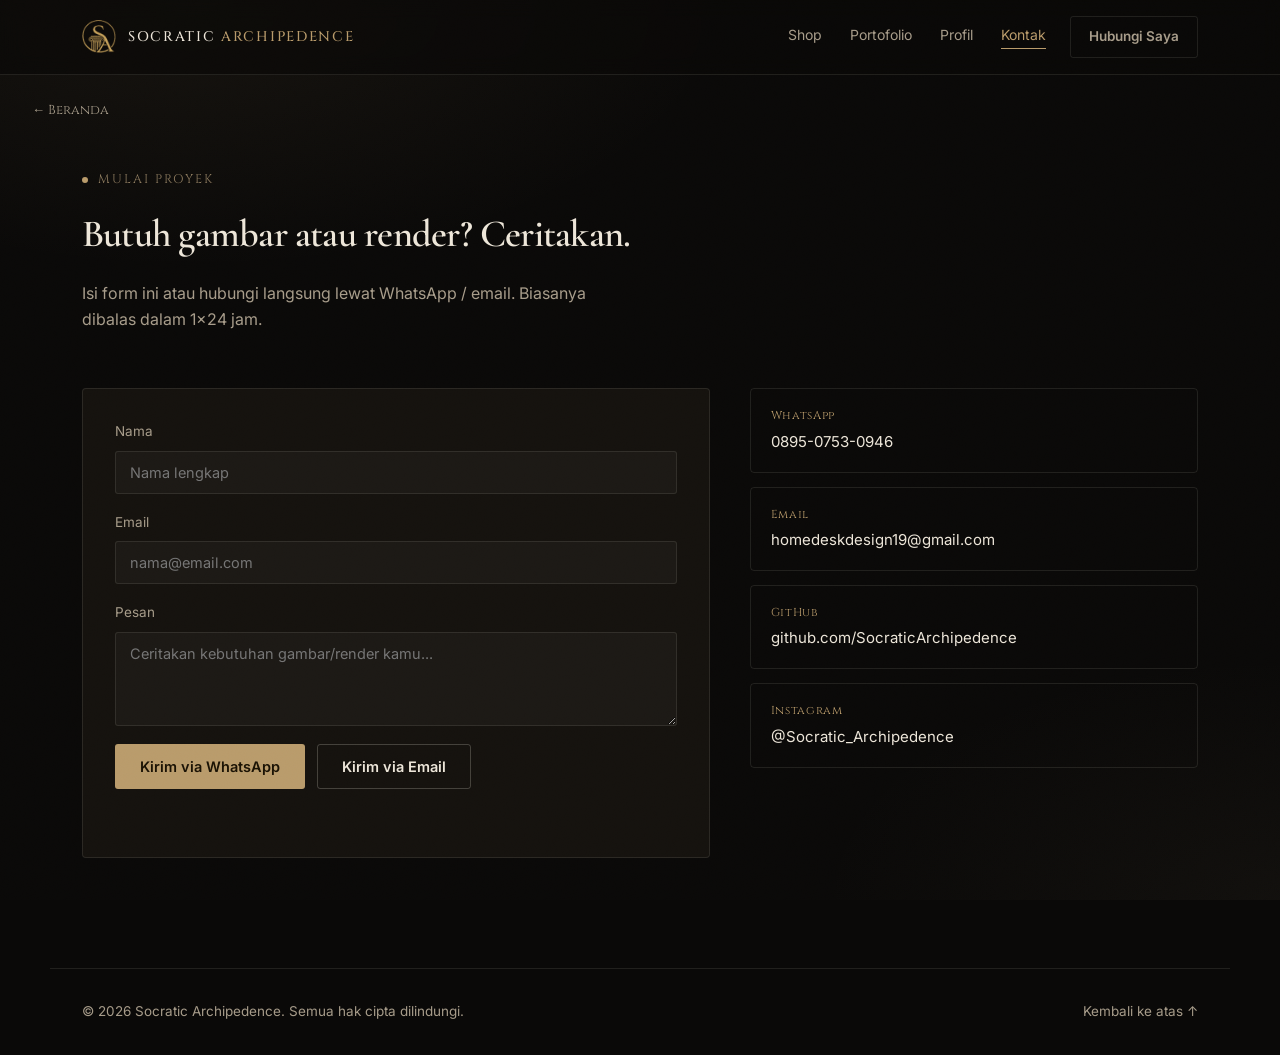
==== kontak.html @ 3bfecf60 "update tampilan dan ganti nama Socratic Archipedence" ====
<!DOCTYPE html>
<html lang="id">
<head>
<meta charset="UTF-8">
<meta name="viewport" content="width=device-width, initial-scale=1.0">
<title>Kontak — SOCRATIC ARCHIPEDENCE</title>
<meta name="description" content="Hubungi Socratic Archipedence lewat WhatsApp, email, atau form untuk pesan gambar, render, atau software CAD.">
<link rel="preconnect" href="https://fonts.googleapis.com">
<link rel="preconnect" href="https://fonts.gstatic.com" crossorigin>
<link href="https://fonts.googleapis.com/css2?family=Cinzel:wght@400;500;600&family=Cormorant+Garamond:ital,wght@0,500;0,600;0,700;1,500;1,600&family=Inter:wght@400;500;600&display=swap" rel="stylesheet">
<link rel="stylesheet" href="css/style.css">
</head>
<body id="top">

<div class="grain"></div>

<header class="nav" id="nav">
  <div class="nav-inner">
    <a href="index.html" class="brand">
      <img src="assets/logo-icon.png" alt="" class="brand-icon">
      <span class="brand-name">SOCRATIC <em>ARCHIPEDENCE</em></span>
    </a>
    <nav class="nav-links" id="navLinks">
      <a href="shop.html">Shop</a>
      <a href="portofolio.html">Portofolio</a>
      <a href="profil.html">Profil</a>
      <a href="kontak.html" class="active">Kontak</a>
    </nav>
    <a href="kontak.html" class="btn btn-ghost nav-cta">Hubungi Saya</a>
    <button class="nav-toggle" id="navToggle" aria-label="Buka menu" aria-expanded="false">
      <span></span><span></span><span></span>
    </button>
  </div>
</header>

<main>
  <a href="index.html" class="page-back">← Beranda</a>

  <!-- KONTAK -->
  <section class="section" id="kontak">
    <div class="section-head">
      <p class="eyebrow">MULAI PROYEK</p>
      <h2>Butuh gambar atau render? Ceritakan.</h2>
      <p class="section-desc">Isi form ini atau hubungi langsung lewat WhatsApp / email. Biasanya dibalas dalam 1x24 jam.</p>
    </div>

    <div class="contact-grid">
      <form class="contact-form reveal-up" id="contactForm">
        <label>
          <span>Nama</span>
          <input type="text" name="name" placeholder="Nama lengkap" required>
        </label>
        <label>
          <span>Email</span>
          <input type="email" name="email" placeholder="nama@email.com" required>
        </label>
        <label>
          <span>Pesan</span>
          <textarea name="message" rows="4" placeholder="Ceritakan kebutuhan gambar/render kamu..." required></textarea>
        </label>
        <div class="form-actions">
          <button type="button" class="btn btn-primary" id="sendWhatsapp">Kirim via WhatsApp</button>
          <button type="button" class="btn btn-outline" id="sendEmail">Kirim via Email</button>
        </div>
        <p class="form-note" id="formNote"></p>
      </form>

      <div class="contact-side reveal-up delay-1">
        <a href="https://wa.me/6289507530946" class="contact-link" target="_blank" rel="noopener">
          <span class="contact-label">WhatsApp</span>
          <span class="contact-value">0895-0753-0946</span>
        </a>
        <a href="mailto:homedeskdesign19@gmail.com" class="contact-link">
          <span class="contact-label">Email</span>
          <span class="contact-value">homedeskdesign19@gmail.com</span>
        </a>
        <a href="https://github.com/SocraticArchipedence" class="contact-link" target="_blank" rel="noopener">
          <span class="contact-label">GitHub</span>
          <span class="contact-value">github.com/SocraticArchipedence</span>
        </a>
        <a href="https://instagram.com/Socratic_Archipedence" class="contact-link" target="_blank" rel="noopener">
          <span class="contact-label">Instagram</span>
          <span class="contact-value">@Socratic_Archipedence</span>
        </a>
      </div>
    </div>
  </section>
</main>

<footer class="footer">
  <p>&copy; 2026 Socratic Archipedence. Semua hak cipta dilindungi.</p>
  <a href="#top" class="back-top">Kembali ke atas ↑</a>
</footer>

<script src="js/script.js"></script>
</body>
</html>
---- css/style.css ----
/* ===================================================================
   SOCRATIC ARCHIPEDENCE — Classical Independent Design Theme
   =================================================================== */

:root {
  --bg: #0A0908;
  --bg-panel: #15120E;
  --bg-panel-alt: #1D1813;
  --grid-line: rgba(198, 161, 91, 0.05);
  --accent: #B99B6B;
  --accent-soft: rgba(185, 155, 107, 0.14);
  --blue: #8C7A5E;
  --text: #EDE6D9;
  --text-muted: #A79C8A;
  --border: rgba(237, 230, 217, 0.10);
  --border-strong: rgba(237, 230, 217, 0.22);

  --font-display: "Cormorant Garamond", serif;
  --font-body: "Inter", sans-serif;
  --font-mono: "Cinzel", serif;

  --ease: cubic-bezier(0.16, 1, 0.3, 1);
}

* { box-sizing: border-box; }

/* Transisi morph antar halaman (progressive enhancement — browser modern saja) */
@view-transition {
  navigation: auto;
}
::view-transition-old(root),
::view-transition-new(root) {
  animation-duration: 0.55s;
  animation-timing-function: cubic-bezier(0.16, 1, 0.3, 1);
}

html { scroll-behavior: smooth; }

/* custom scrollbar */
::-webkit-scrollbar { width: 10px; }
::-webkit-scrollbar-track { background: var(--bg); }
::-webkit-scrollbar-thumb { background: var(--bg-panel-alt); border-radius: 5px; border: 2px solid var(--bg); }
::-webkit-scrollbar-thumb:hover { background: var(--accent); }
html { scrollbar-color: var(--bg-panel-alt) var(--bg); scrollbar-width: thin; }

body {
  margin: 0;
  background:
    radial-gradient(ellipse 70% 50% at 15% 0%, rgba(185,155,107,0.07), transparent 60%),
    radial-gradient(ellipse 60% 45% at 100% 100%, rgba(140,122,94,0.06), transparent 60%),
    var(--bg);
  background-attachment: fixed;
  color: var(--text);
  font-family: var(--font-body);
  line-height: 1.6;
  -webkit-font-smoothing: antialiased;
}

a { color: inherit; text-decoration: none; }
ul { list-style: none; margin: 0; padding: 0; }
h1, h2, h3 { font-family: var(--font-display); margin: 0; letter-spacing: -0.02em; }
p { margin: 0; }

/* subtle film grain overlay for texture */
.grain {
  position: fixed;
  inset: 0;
  pointer-events: none;
  z-index: 999;
  opacity: 0.035;
  mix-blend-mode: overlay;
  background-image: url("data:image/svg+xml,%3Csvg xmlns='http://www.w3.org/2000/svg' width='120' height='120'%3E%3Cfilter id='n'%3E%3CfeTurbulence type='fractalNoise' baseFrequency='0.9' numOctaves='2' stitchTiles='stitch'/%3E%3C/filter%3E%3Crect width='100%25' height='100%25' filter='url(%23n)'/%3E%3C/svg%3E");
}

/* ---------------- NAV ---------------- */
.nav {
  position: fixed;
  top: 0; left: 0; right: 0;
  z-index: 100;
  background: rgba(10, 9, 8, 0.72);
  backdrop-filter: blur(10px);
  border-bottom: 1px solid var(--border);
  transition: border-color 0.3s var(--ease);
  view-transition-name: site-nav;
}
.nav-inner {
  max-width: 1180px;
  margin: 0 auto;
  padding: 16px 32px;
  display: flex;
  align-items: center;
  gap: 24px;
}
.brand { display: flex; align-items: center; gap: 12px; margin-right: auto; }
.brand-icon { width: 34px; height: 34px; object-fit: contain; }
.brand-name {
  font-family: var(--font-mono);
  font-weight: 500;
  letter-spacing: 0.12em;
  font-size: 14px;
  color: var(--text);
}
.brand-name em { font-style: normal; color: var(--accent); }
.nav-links { display: flex; gap: 28px; }
.nav-links a {
  font-size: 14px;
  color: var(--text-muted);
  transition: color 0.2s var(--ease);
  position: relative;
  padding-bottom: 3px;
}
.nav-links a::after {
  content: "";
  position: absolute;
  left: 0; bottom: 0;
  width: 0;
  height: 1px;
  background: var(--accent);
  transition: width 0.3s var(--ease);
}
.nav-links a:hover::after,
.nav-links a.active::after { width: 100%; }
.nav-links a:hover { color: var(--text); }
.nav-links a.active { color: var(--accent); }
.nav-cta { font-size: 13px; padding: 9px 16px; }
.nav-toggle {
  display: none;
  flex-direction: column;
  gap: 5px;
  background: none;
  border: none;
  cursor: pointer;
  padding: 6px;
}
.nav-toggle span { width: 20px; height: 2px; background: var(--text); border-radius: 2px; }

/* ---------------- BUTTONS ---------------- */
.btn {
  display: inline-flex;
  align-items: center;
  justify-content: center;
  font-family: var(--font-body);
  font-weight: 600;
  font-size: 14.5px;
  padding: 13px 24px;
  border-radius: 3px;
  border: 1px solid transparent;
  cursor: pointer;
  background: transparent;
  appearance: none;
  transition: transform 0.2s var(--ease), background 0.2s var(--ease), border-color 0.2s var(--ease), color 0.2s var(--ease);
  white-space: nowrap;
}
.btn:hover { transform: translateY(-2px); }
.btn-primary {
  background: var(--accent);
  color: #1A1204;
  position: relative;
  overflow: hidden;
}
.btn-primary::before {
  content: "";
  position: absolute;
  top: 0; left: -60%;
  width: 40%; height: 100%;
  background: linear-gradient(120deg, transparent, rgba(255,255,255,0.55), transparent);
  transform: skewX(-20deg);
  transition: left 0.6s var(--ease);
}
.btn-primary:hover::before { left: 130%; }
.btn-primary:hover { background: #CDB488; }
.btn-outline { border-color: var(--border-strong); color: var(--text); }
.btn-outline:hover { border-color: var(--accent); color: var(--accent); }
.btn-ghost { border-color: var(--border); color: var(--text-muted); padding: 9px 18px; font-size: 13.5px; }
.btn-ghost:hover { color: var(--accent); border-color: var(--accent); }
.btn-small { padding: 9px 16px; font-size: 13px; margin-top: 4px; }

/* ---------------- HERO ---------------- */
.hero {
  position: relative;
  min-height: 92vh;
  display: flex;
  align-items: center;
  overflow: hidden;
  padding: 140px 32px 80px;
}
.blueprint-grid {
  position: absolute;
  inset: 0;
  background-image:
    linear-gradient(var(--grid-line) 1px, transparent 1px),
    linear-gradient(90deg, var(--grid-line) 1px, transparent 1px);
  background-size: 42px 42px;
  mask-image: radial-gradient(ellipse 80% 70% at 50% 30%, black 40%, transparent 90%);
}
.corner {
  position: absolute;
  width: 26px; height: 26px;
  border: 1.5px solid var(--accent);
  opacity: 0.55;
  z-index: 3;
}
.corner-tl { top: 28px; left: 28px; border-right: none; border-bottom: none; }
.corner-tr { top: 28px; right: 28px; border-left: none; border-bottom: none; }
.corner-bl { bottom: 28px; left: 28px; border-right: none; border-top: none; }
.corner-br { bottom: 28px; right: 28px; border-left: none; border-top: none; }

.hero-inner { position: relative; z-index: 2; max-width: 780px; margin: 0 auto; text-align: center; }

/* hero dengan foto background */
.hero-photo-bg {
  position: absolute;
  inset: 0;
  background-size: cover;
  background-position: center 30%;
  transform: scale(1.06);
  animation: heroKenBurns 22s ease-in-out infinite alternate;
}
@keyframes heroKenBurns {
  from { transform: scale(1.06) translate(0, 0); }
  to { transform: scale(1.13) translate(-1%, -1%); }
}
.hero-photo-overlay {
  position: absolute;
  inset: 0;
  background:
    linear-gradient(180deg, rgba(10,9,8,0.55) 0%, rgba(10,9,8,0.72) 55%, var(--bg) 100%),
    radial-gradient(ellipse 70% 60% at 50% 25%, rgba(10,9,8,0.15), rgba(10,9,8,0.75) 80%);
}
.hero-inner-photo { max-width: 640px; }

.hero-quote {
  margin: 22px 0 20px;
  font-family: var(--font-display);
  font-style: italic;
  font-weight: 500;
  font-size: clamp(1.6rem, 4vw, 2.5rem);
  line-height: 1.3;
  color: var(--text);
}

.hero-title-sm {
  font-family: var(--font-mono);
  font-weight: 500;
  letter-spacing: 0.18em;
  font-size: clamp(1rem, 2vw, 1.3rem);
  color: var(--text-muted);
  margin-bottom: 22px;
}
.hero-title-sm em { font-style: normal; color: var(--accent); }

/* floating decorative icons */
.float-icon {
  position: absolute;
  width: 40px; height: 40px;
  opacity: 0.35;
  z-index: 1;
  animation: floatDrift 7s ease-in-out infinite;
}
.float-1 { top: 18%; left: 8%; animation-delay: 0s; }
.float-2 { bottom: 14%; left: 12%; width: 50px; height: 50px; animation-delay: 1.2s; }
.float-3 { top: 22%; right: 9%; animation-delay: 2.4s; }
@keyframes floatDrift {
  0%, 100% { transform: translateY(0) rotate(0deg); }
  50% { transform: translateY(-16px) rotate(4deg); }
}

.title-block {
  font-family: var(--font-mono);
  font-size: 12.5px;
  letter-spacing: 0.12em;
  color: var(--accent);
  border: 1px solid var(--border-strong);
  display: inline-block;
  padding: 6px 14px;
  border-radius: 2px;
  margin-bottom: 28px;
}

.hero-sub {
  margin: 26px auto 0;
  max-width: 560px;
  color: var(--text-muted);
  font-size: 16.5px;
}
.hero-actions { margin-top: 36px; display: flex; gap: 14px; justify-content: center; flex-wrap: wrap; }

/* hero cursor glow */
.hero-glow {
  position: absolute;
  inset: 0;
  pointer-events: none;
  z-index: 1;
  background: radial-gradient(320px circle at var(--mx, 50%) var(--my, 30%), var(--accent-soft), transparent 70%);
  opacity: 0.7;
  transition: opacity 0.3s var(--ease);
}

.reveal-fade { opacity: 0; animation: fadeUp 0.8s var(--ease) forwards; animation-delay: 0.55s; }
.reveal-fade.delay-1 { animation-delay: 0.68s; }
.reveal-fade.delay-2 { animation-delay: 0.8s; }
@keyframes fadeUp {
  from { opacity: 0; transform: translateY(14px); }
  to { opacity: 1; transform: translateY(0); }
}

/* ---------------- MARQUEE TICKER ---------------- */
.marquee {
  position: relative;
  overflow: hidden;
  border-top: 1px solid var(--border);
  border-bottom: 1px solid var(--border);
  background: var(--bg-panel);
  padding: 16px 0;
}
.marquee-track {
  display: flex;
  width: max-content;
  gap: 20px;
  animation: marqueeScroll 26s linear infinite;
}
.marquee-track span {
  font-family: var(--font-mono);
  font-size: 13px;
  letter-spacing: 0.12em;
  color: var(--text-muted);
  white-space: nowrap;
}
.marquee-track .dot { color: var(--accent); }
@keyframes marqueeScroll {
  from { transform: translateX(0); }
  to { transform: translateX(-50%); }
}

/* ---------------- SECTIONS ---------------- */
.section {
  max-width: 1180px;
  margin: 0 auto;
  padding: 110px 32px;
  scroll-margin-top: 84px;
}
.section-alt {
  background: rgba(255,255,255,0.015);
  max-width: none;
  clip-path: polygon(0 0, 100% 28px, 100% 100%, 0 calc(100% - 28px));
  padding-top: 138px;
  padding-bottom: 138px;
}
.section-alt > * { max-width: 1180px; margin-left: auto; margin-right: auto; }

.section-head { max-width: 640px; margin-bottom: 56px; }
.eyebrow {
  font-family: var(--font-mono);
  font-size: 12.5px;
  color: var(--blue);
  letter-spacing: 0.16em;
  margin-bottom: 14px;
  display: flex;
  align-items: center;
  gap: 10px;
}
.eyebrow::before {
  content: "";
  width: 6px;
  height: 6px;
  border-radius: 50%;
  background: var(--accent);
  flex-shrink: 0;
}
.section-head h2, .about-text h2 {
  font-size: clamp(1.7rem, 3.4vw, 2.4rem);
  font-weight: 600;
  margin-bottom: 16px;
}
.section-desc { color: var(--text-muted); font-size: 16px; max-width: 520px; }

/* ---------------- PAGE BACK LINK (halaman interior) ---------------- */
.page-back {
  display: inline-flex;
  align-items: center;
  gap: 6px;
  font-family: var(--font-mono);
  font-size: 13px;
  color: var(--text-muted);
  margin: 100px 32px 0;
  transition: color 0.2s var(--ease);
}
.page-back:hover { color: var(--accent); }
.page-back + .section { padding-top: 48px; }
.page-back + .section.section-alt { padding-top: 76px; }

/* ---------------- THE ECOSYSTEM (list elegan, halaman index/cover) ---------------- */
.eco-list {
  display: flex;
  flex-direction: column;
}
.eco-row {
  position: relative;
  display: flex;
  align-items: center;
  gap: 28px;
  padding: 30px 8px;
  border-top: 1px solid var(--border);
  text-decoration: none;
  color: var(--text);
  transition: padding-left 0.4s var(--ease), background 0.4s var(--ease);
  overflow: hidden;
}
.eco-list .eco-row:last-child { border-bottom: 1px solid var(--border); }
.eco-row::before {
  content: "";
  position: absolute;
  inset: 0;
  background: linear-gradient(90deg, var(--accent-soft), transparent 60%);
  opacity: 0;
  transition: opacity 0.4s var(--ease);
  pointer-events: none;
}
.eco-row:hover { padding-left: 22px; }
.eco-row:hover::before { opacity: 1; }

.eco-icon {
  flex-shrink: 0;
  width: 52px;
  height: 52px;
  border: 1px solid var(--border-strong);
  border-radius: 50%;
  display: flex;
  align-items: center;
  justify-content: center;
  color: var(--accent);
  transition: border-color 0.4s var(--ease), transform 0.5s var(--ease), background 0.4s var(--ease);
  position: relative;
  z-index: 1;
}
.eco-icon svg { width: 24px; height: 24px; }
.eco-row:hover .eco-icon {
  border-color: var(--accent);
  background: var(--accent-soft);
  transform: rotate(-8deg) scale(1.06);
}

.eco-text {
  display: flex;
  flex-direction: column;
  gap: 4px;
  flex: 1;
  position: relative;
  z-index: 1;
}
.eco-title {
  font-family: var(--font-display);
  font-size: clamp(1.4rem, 2.6vw, 1.9rem);
  font-weight: 600;
  letter-spacing: 0.01em;
}
.eco-sub {
  font-size: 14.5px;
  color: var(--text-muted);
  max-width: 480px;
}

.eco-arrow {
  font-family: var(--font-mono);
  font-size: 18px;
  color: var(--accent);
  opacity: 0;
  transform: translateX(-10px);
  transition: opacity 0.35s var(--ease), transform 0.35s var(--ease);
  position: relative;
  z-index: 1;
}
.eco-row:hover .eco-arrow { opacity: 1; transform: translateX(0); }

@media (max-width: 640px) {
  .eco-row { gap: 18px; padding: 22px 4px; }
  .eco-icon { width: 42px; height: 42px; }
  .eco-icon svg { width: 20px; height: 20px; }
  .eco-arrow { display: none; }
}

/* ---------------- PRODUCT CARDS ---------------- */
.product-grid {
  display: grid;
  grid-template-columns: repeat(auto-fit, minmax(250px, 1fr));
  gap: 22px;
}
.spec-card {
  position: relative;
  background: var(--bg-panel);
  border: 1px solid var(--border);
  border-radius: 4px;
  padding: 28px 24px;
  transition: transform 0.3s var(--ease), border-color 0.3s var(--ease), background 0.3s var(--ease);
  transform-style: preserve-3d;
  will-change: transform;
}
.spec-card:hover {
  transform: translateY(-4px);
  border-color: var(--border-strong);
  background: var(--bg-panel-alt);
}
.spec-bracket {
  position: absolute;
  width: 14px; height: 14px;
  border: 1.5px solid var(--accent);
  opacity: 0;
  transition: opacity 0.4s var(--ease), width 0.4s var(--ease), height 0.4s var(--ease);
}
.spec-card:hover .spec-bracket { opacity: 0.8; width: 18px; height: 18px; }
.spec-bracket.tl { top: -1px; left: -1px; border-right: none; border-bottom: none; }
.spec-bracket.tr { top: -1px; right: -1px; border-left: none; border-bottom: none; }
.spec-bracket.bl { bottom: -1px; left: -1px; border-right: none; border-top: none; }
.spec-bracket.br { bottom: -1px; right: -1px; border-left: none; border-top: none; }

.spec-id {
  font-family: var(--font-mono);
  font-size: 11.5px;
  color: var(--accent);
  letter-spacing: 0.08em;
  margin-bottom: 12px;
}
.spec-card h3 { font-size: 1.2rem; margin-bottom: 10px; }
.spec-text { color: var(--text-muted); font-size: 14.5px; margin-bottom: 20px; }
.spec-list { margin-bottom: 22px; border-top: 1px solid var(--border); padding-top: 14px; }
.spec-list li {
  display: flex;
  justify-content: space-between;
  font-size: 13.5px;
  padding: 5px 0;
  font-family: var(--font-mono);
}
.spec-list li span:first-child { color: var(--text-muted); }

/* ---------------- REVISION LOG (Portfolio + Experience) ---------------- */
.rev-log { display: flex; flex-direction: column; }
.rev-item {
  display: grid;
  grid-template-columns: 160px 1fr;
  gap: 32px;
  padding: 28px 0;
  border-top: 1px solid var(--border);
  align-items: start;
}
.rev-item:last-child { border-bottom: 1px solid var(--border); }
.rev-num {
  font-family: var(--font-mono);
  font-size: 14px;
  color: var(--accent);
  white-space: nowrap;
}
.rev-num span { color: var(--text-muted); }
.rev-body h3 { font-size: 1.15rem; margin-bottom: 8px; font-weight: 600; }
.rev-body p { color: var(--text-muted); font-size: 14.5px; margin-bottom: 14px; max-width: 560px; }
.tags { display: flex; gap: 8px; flex-wrap: wrap; }
.tags span {
  font-family: var(--font-mono);
  font-size: 11.5px;
  border: 1px solid var(--border-strong);
  color: var(--text-muted);
  padding: 4px 9px;
  border-radius: 2px;
}

/* Portfolio: menambah kolom gambar di depan */
#portofolio .rev-item { grid-template-columns: 220px 130px 1fr; }
.rev-thumb {
  border: 1px solid var(--border);
  padding: 0;
  background: none;
  cursor: zoom-in;
  border-radius: 3px;
  overflow: hidden;
  width: 220px;
  aspect-ratio: 16 / 10;
  transition: border-color 0.25s var(--ease), transform 0.25s var(--ease);
}
.rev-thumb:hover { border-color: var(--accent); transform: translateY(-2px); }
.rev-thumb img { width: 100%; height: 100%; object-fit: cover; display: block; }

/* ---------------- LIGHTBOX ---------------- */
.lightbox {
  position: fixed;
  inset: 0;
  background: rgba(6, 12, 22, 0.92);
  display: none;
  align-items: center;
  justify-content: center;
  z-index: 1000;
  padding: 40px;
}
.lightbox.open { display: flex; }
.lightbox img {
  max-width: min(900px, 90vw);
  max-height: 85vh;
  border: 1px solid var(--border-strong);
  border-radius: 4px;
  object-fit: contain;
}
.lightbox-close {
  position: absolute;
  top: 24px; right: 32px;
  background: none;
  border: 1px solid var(--border-strong);
  color: var(--text);
  font-size: 22px;
  width: 40px; height: 40px;
  border-radius: 3px;
  cursor: pointer;
  transition: border-color 0.2s var(--ease), color 0.2s var(--ease);
}
.lightbox-close:hover { border-color: var(--accent); color: var(--accent); }

/* ---------------- ABOUT / PROFIL ---------------- */
.about-grid {
  display: grid;
  grid-template-columns: 0.7fr 1.3fr;
  gap: 60px;
  align-items: center;
  margin-bottom: 64px;
}
.about-text p { color: var(--text-muted); font-size: 15.5px; margin-bottom: 16px; }
.profile-name { font-size: 1.6rem; margin-bottom: 4px; }
.profile-role { font-family: var(--font-mono); color: var(--accent); font-size: 13.5px; margin-bottom: 18px !important; }
.cv-btn { margin-top: 26px; }

.stat-row { display: flex; gap: 36px; margin-top: 30px; }
.stat { display: flex; flex-direction: column; }
.stat-num { font-family: var(--font-display); font-size: 1.8rem; font-weight: 600; color: var(--accent); }
.stat-label { font-size: 13px; color: var(--text-muted); margin-top: 4px; }

.profile-photo-wrap {
  position: relative;
  border: 1px solid var(--border);
  border-radius: 4px;
  padding: 10px;
  background: var(--bg-panel);
}
.profile-photo-wrap::before,
.profile-photo-wrap::after {
  content: "";
  position: absolute;
  width: 16px; height: 16px;
  border: 1.5px solid var(--accent);
  opacity: 0.7;
}
.profile-photo-wrap::before { top: -1px; left: -1px; border-right: none; border-bottom: none; }
.profile-photo-wrap::after { bottom: -1px; right: -1px; border-left: none; border-top: none; }
.profile-photo {
  width: 100%;
  aspect-ratio: 1 / 1;
  object-fit: cover;
  display: block;
  border-radius: 2px;
}

/* ---------------- SUB BLOCKS (skills / experience / education) ---------------- */
.sub-block { margin-bottom: 64px; }
.sub-block:last-child { margin-bottom: 0; }
.eyebrow.small { margin-bottom: 22px; }

.skills-grid {
  display: grid;
  grid-template-columns: repeat(auto-fit, minmax(220px, 1fr));
  gap: 28px;
}
.skill-group h4 {
  font-family: var(--font-mono);
  font-size: 12.5px;
  color: var(--text-muted);
  font-weight: 500;
  letter-spacing: 0.04em;
  margin-bottom: 12px;
}
.skill-badges { display: flex; flex-wrap: wrap; gap: 8px; }
.skill-badges span {
  font-family: var(--font-mono);
  font-size: 12.5px;
  border: 1px solid var(--border-strong);
  color: var(--text);
  padding: 6px 12px;
  border-radius: 2px;
  transition: border-color 0.2s var(--ease), color 0.2s var(--ease);
}
.skill-badges span:hover { border-color: var(--accent); color: var(--accent); }

.edu-item {
  border-top: 1px solid var(--border);
  padding-top: 20px;
}
.edu-item h4 { font-size: 1.05rem; font-weight: 600; margin-bottom: 6px; }
.edu-item p { color: var(--text-muted); font-size: 14px; }

/* ---------------- CONTACT ---------------- */
.contact-grid {
  display: grid;
  grid-template-columns: 1.4fr 1fr;
  gap: 40px;
}
.contact-form {
  background: var(--bg-panel);
  border: 1px solid var(--border);
  border-radius: 4px;
  padding: 32px;
  display: flex;
  flex-direction: column;
  gap: 18px;
}
.contact-form label { display: flex; flex-direction: column; gap: 8px; font-size: 13.5px; color: var(--text-muted); }
.contact-form input, .contact-form textarea {
  background: rgba(255,255,255,0.03);
  border: 1px solid var(--border);
  border-radius: 3px;
  padding: 12px 14px;
  color: var(--text);
  font-family: var(--font-body);
  font-size: 14.5px;
  resize: vertical;
  transition: border-color 0.2s var(--ease);
}
.contact-form input:focus, .contact-form textarea:focus {
  outline: none;
  border-color: var(--accent);
}
.form-actions { display: flex; gap: 12px; flex-wrap: wrap; }
.form-note { font-size: 13px; color: var(--blue); min-height: 18px; }

.contact-side { display: flex; flex-direction: column; gap: 14px; }
.contact-link {
  border: 1px solid var(--border);
  border-radius: 4px;
  padding: 18px 20px;
  display: flex;
  flex-direction: column;
  gap: 4px;
  transition: border-color 0.2s var(--ease), transform 0.2s var(--ease);
}
.contact-link:hover { border-color: var(--accent); transform: translateX(4px); }
.contact-label { font-family: var(--font-mono); font-size: 11.5px; color: var(--accent); letter-spacing: 0.06em; }
.contact-value { font-size: 15px; }

/* ---------------- FOOTER ---------------- */
.footer {
  max-width: 1180px;
  margin: 0 auto;
  padding: 32px;
  display: flex;
  justify-content: space-between;
  color: var(--text-muted);
  font-size: 13.5px;
  border-top: 1px solid var(--border);
}
.back-top { color: var(--text-muted); transition: color 0.2s var(--ease); }
.back-top:hover { color: var(--accent); }

/* ---------------- SCROLL REVEAL ---------------- */
.reveal-up {
  opacity: 0;
  transform: translateY(28px) scale(0.97);
  transition: opacity 0.9s var(--ease), transform 0.9s var(--ease);
}
.reveal-up.in-view { opacity: 1; transform: translateY(0) scale(1); }
.reveal-up.delay-1.in-view { transition-delay: 0.1s; }
.reveal-up.delay-2.in-view { transition-delay: 0.2s; }
.reveal-up.delay-3.in-view { transition-delay: 0.3s; }

/* ---------------- RESPONSIVE ---------------- */
@media (max-width: 860px) {
  .about-grid, .contact-grid { grid-template-columns: 1fr; }
  .about-grid { justify-items: center; text-align: left; }
  .profile-photo-wrap { width: 200px; }
  .rev-item, #portofolio .rev-item, .exp-log .rev-item { grid-template-columns: 1fr; gap: 14px; }
  .rev-thumb { width: 100%; max-width: 320px; }
}

@media (max-width: 960px) {
  .float-icon { display: none; }
}

@media (max-width: 720px) {
  .nav-links, .nav-cta { display: none; }
  .nav-toggle { display: flex; }
  .nav.open .nav-links {
    display: flex;
    position: absolute;
    top: 100%; left: 0; right: 0;
    background: var(--bg);
    border-bottom: 1px solid var(--border);
    flex-direction: column;
    padding: 20px 32px;
    gap: 18px;
  }
  .nav.open .nav-cta {
    display: inline-flex;
    position: absolute;
    top: calc(100% + 168px);
    left: 32px;
  }
  .nav-inner { padding: 14px 20px; gap: 12px; }
  .brand-name { font-size: 11.5px; letter-spacing: 0.08em; }
  .brand-icon { width: 28px; height: 28px; }

  .hero { padding-top: 100px; min-height: 100vh; }
  .hero-photo-bg { background-position: 25% 38%; }
  .hero-photo-overlay {
    background:
      linear-gradient(180deg, rgba(10,9,8,0.62) 0%, rgba(10,9,8,0.8) 55%, var(--bg) 100%),
      radial-gradient(ellipse 90% 70% at 50% 25%, rgba(10,9,8,0.2), rgba(10,9,8,0.82) 80%);
  }
  .hero-quote { font-size: 1.5rem; }
  .title-block { font-size: 11px; padding: 5px 10px; }

  .stat-row { gap: 20px; }
  .stat-num { font-size: 1.5rem; }
  .stat-label { font-size: 11.5px; }

  .section { padding: 72px 24px; }
  .section-alt { padding-top: 96px; padding-bottom: 96px; }
}

/* ---------------- ACCESSIBILITY ---------------- */
:focus-visible {
  outline: 2px solid var(--accent);
  outline-offset: 3px;
}

@media (prefers-reduced-motion: reduce) {
  *, *::before, *::after {
    animation-duration: 0.01ms !important;
    animation-iteration-count: 1 !important;
    transition-duration: 0.01ms !important;
    scroll-behavior: auto !important;
  }
  .hero-title .word { transform: translateY(0); }
}
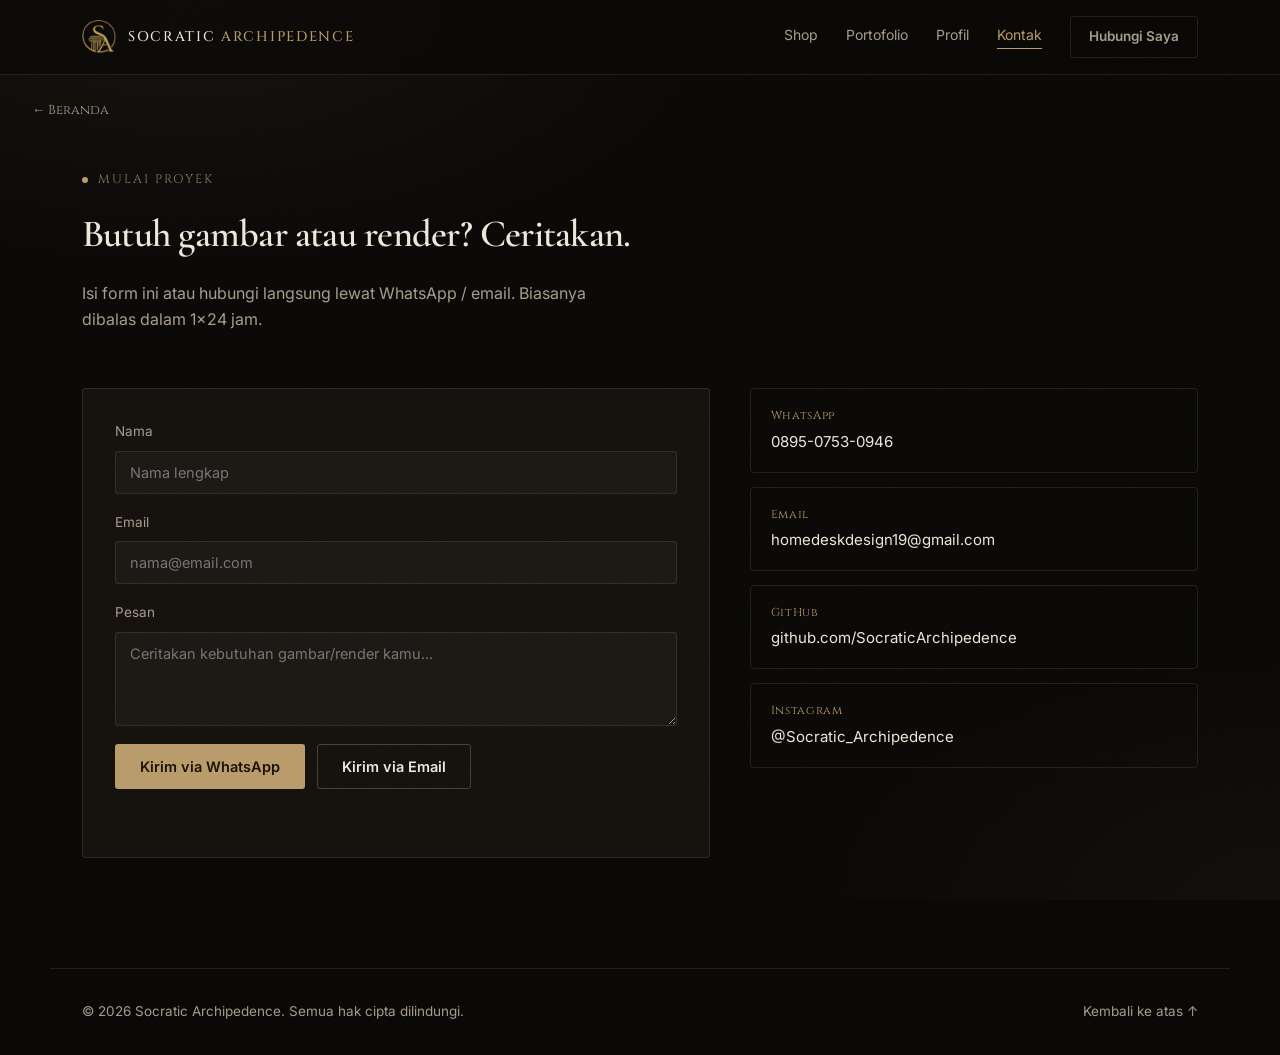
==== commit e734cf35: "perbaiki posisi tombol Hubungi Saya di menu mobile" ====
--- a/kontak.html
+++ b/kontak.html
@@ -25,8 +25,8 @@
       <a href="portofolio.html">Portofolio</a>
       <a href="profil.html">Profil</a>
       <a href="kontak.html" class="active">Kontak</a>
+      <a href="kontak.html" class="btn btn-ghost nav-cta">Hubungi Saya</a>
     </nav>
-    <a href="kontak.html" class="btn btn-ghost nav-cta">Hubungi Saya</a>
     <button class="nav-toggle" id="navToggle" aria-label="Buka menu" aria-expanded="false">
       <span></span><span></span><span></span>
     </button>
--- a/css/style.css
+++ b/css/style.css
@@ -101,15 +101,15 @@
   color: var(--text);
 }
 .brand-name em { font-style: normal; color: var(--accent); }
-.nav-links { display: flex; gap: 28px; }
-.nav-links a {
+.nav-links { display: flex; gap: 28px; align-items: center; }
+.nav-links a:not(.nav-cta) {
   font-size: 14px;
   color: var(--text-muted);
   transition: color 0.2s var(--ease);
   position: relative;
   padding-bottom: 3px;
 }
-.nav-links a::after {
+.nav-links a:not(.nav-cta)::after {
   content: "";
   position: absolute;
   left: 0; bottom: 0;
@@ -118,9 +118,9 @@
   background: var(--accent);
   transition: width 0.3s var(--ease);
 }
-.nav-links a:hover::after,
+.nav-links a:not(.nav-cta):hover::after,
 .nav-links a.active::after { width: 100%; }
-.nav-links a:hover { color: var(--text); }
+.nav-links a:not(.nav-cta):hover { color: var(--text); }
 .nav-links a.active { color: var(--accent); }
 .nav-cta { font-size: 13px; padding: 9px 16px; }
 .nav-toggle {
@@ -787,14 +787,13 @@
     background: var(--bg);
     border-bottom: 1px solid var(--border);
     flex-direction: column;
-    padding: 20px 32px;
+    padding: 20px 32px 28px;
     gap: 18px;
   }
-  .nav.open .nav-cta {
+  .nav.open .nav-links .nav-cta {
     display: inline-flex;
-    position: absolute;
-    top: calc(100% + 168px);
-    left: 32px;
+    align-self: flex-start;
+    margin-top: 4px;
   }
   .nav-inner { padding: 14px 20px; gap: 12px; }
   .brand-name { font-size: 11.5px; letter-spacing: 0.08em; }
